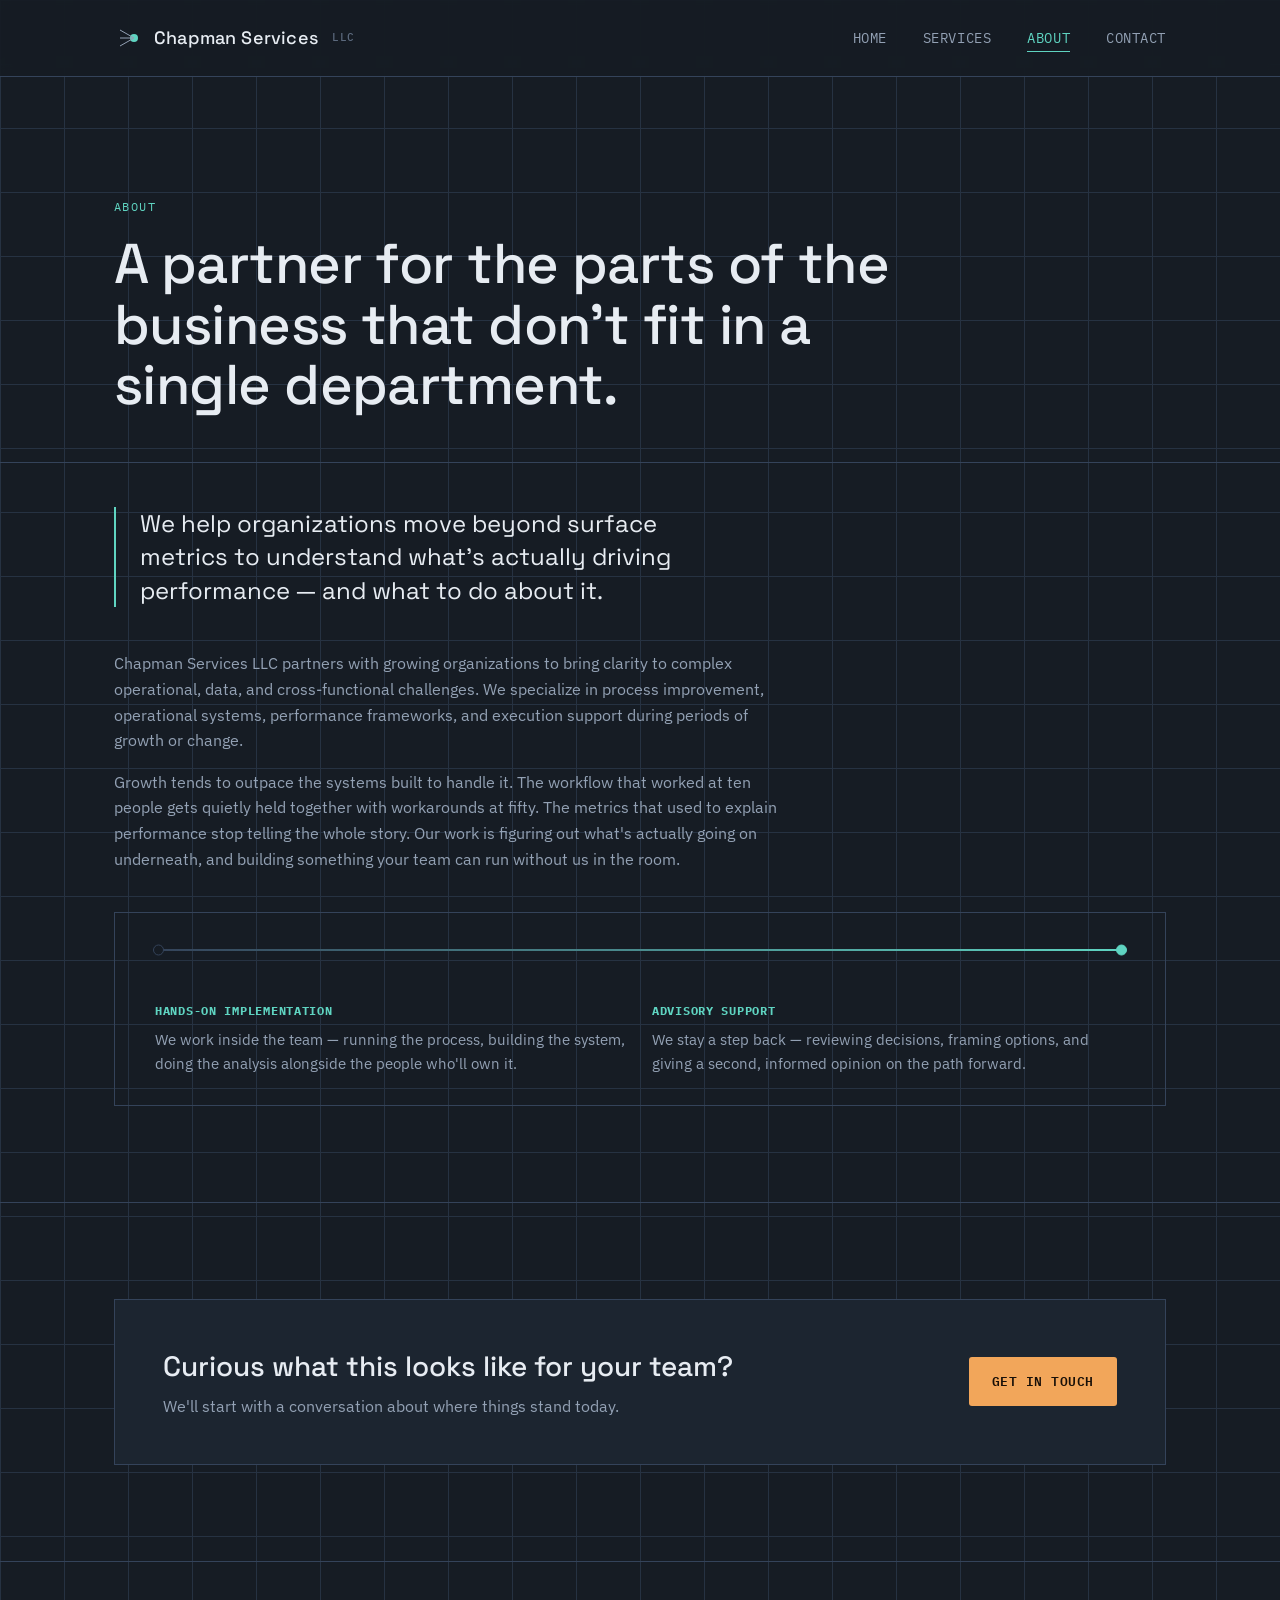
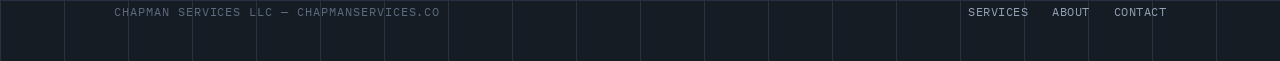
==== about.html @ a80699c3 "Initial site" ====
<!DOCTYPE html>
<html lang="en">
<head>
<meta charset="UTF-8">
<meta name="viewport" content="width=device-width, initial-scale=1.0">
<title>About — Chapman Services LLC</title>
<meta name="description" content="Chapman Services LLC partners with growing organizations to bring clarity to operational, data, and cross-functional challenges.">
<link rel="preconnect" href="https://fonts.googleapis.com">
<link rel="preconnect" href="https://fonts.gstatic.com" crossorigin>
<link href="https://fonts.googleapis.com/css2?family=Space+Grotesk:wght@400;500;600&family=IBM+Plex+Sans:wght@400;500;600&family=IBM+Plex+Mono:wght@400;500&display=swap" rel="stylesheet">
<link rel="stylesheet" href="style.css">
</head>
<body>

<header class="site-header">
  <div class="wrap">
    <a href="index.html" class="logo">
      <svg class="logo-mark" viewBox="0 0 28 28" fill="none" xmlns="http://www.w3.org/2000/svg">
        <circle cx="20" cy="14" r="4" fill="#5fd4c1"/>
        <path d="M20 14 L6 6 M20 14 L6 14 M20 14 L6 22" stroke="#93a1b4" stroke-width="1"/>
      </svg>
      Chapman Services <span class="logo-sub">LLC</span>
    </a>
    <nav class="primary-nav" aria-label="Primary">
      <ul>
        <li><a href="index.html">Home</a></li>
        <li><a href="services.html">Services</a></li>
        <li><a href="about.html" aria-current="page">About</a></li>
        <li><a href="contact.html">Contact</a></li>
      </ul>
    </nav>
    <button class="nav-toggle" aria-label="Toggle navigation" aria-expanded="false">
      <svg viewBox="0 0 20 20" width="18" height="18" fill="none"><path d="M2 5h16M2 10h16M2 15h16" stroke="#e7ecf2" stroke-width="1.4"/></svg>
    </button>
  </div>
</header>

<main>
  <section class="hero" style="padding-bottom:24px;">
    <div class="wrap">
      <p class="hero-eyebrow">About</p>
      <h1 style="max-width:24ch;">A partner for the parts of the business that don't fit in a single department.</h1>
    </div>
  </section>

  <section style="border-top:none; padding-top:0;">
    <div class="wrap">
      <div class="quote-block">
        <p>We help organizations move beyond surface metrics to understand what's actually driving performance — and what to do about it.</p>
      </div>

      <p style="max-width:68ch; color:var(--color-text-muted);">Chapman Services LLC partners with growing organizations to bring clarity to complex operational, data, and cross-functional challenges. We specialize in process improvement, operational systems, performance frameworks, and execution support during periods of growth or change.</p>
      <p style="max-width:68ch; color:var(--color-text-muted);">Growth tends to outpace the systems built to handle it. The workflow that worked at ten people gets quietly held together with workarounds at fifty. The metrics that used to explain performance stop telling the whole story. Our work is figuring out what's actually going on underneath, and building something your team can run without us in the room.</p>

      <div class="range-scale">
        <div class="range-track"></div>
        <div>
          <h4>Hands-on implementation</h4>
          <p>We work inside the team — running the process, building the system, doing the analysis alongside the people who'll own it.</p>
        </div>
        <div>
          <h4>Advisory support</h4>
          <p>We stay a step back — reviewing decisions, framing options, and giving a second, informed opinion on the path forward.</p>
        </div>
      </div>
    </div>
  </section>

  <section>
    <div class="wrap">
      <div class="cta-band">
        <div>
          <h2>Curious what this looks like for your team?</h2>
          <p>We'll start with a conversation about where things stand today.</p>
        </div>
        <a href="contact.html" class="btn btn-primary">Get in touch</a>
      </div>
    </div>
  </section>
</main>

<footer class="site-footer">
  <div class="wrap">
    <p class="coord">Chapman Services LLC — chapmanservices.co</p>
    <div class="foot-links">
      <a href="services.html">Services</a>
      <a href="about.html">About</a>
      <a href="contact.html">Contact</a>
    </div>
  </div>
</footer>

<script src="script.js"></script>
</body>
</html>
---- style.css ----
/* Chapman Services LLC — shared stylesheet
   Design concept: "operational blueprint" — a schematic, instrument-panel
   read that mirrors the subject matter (systems, data, process clarity)
   rather than a generic dark-SaaS or cream/serif template. */

:root {
  --color-bg: #161c24;
  --color-surface: #1c2530;
  --color-surface-2: #232f3d;
  --color-line: #34435a;
  --color-line-soft: #263242;
  --color-text: #e7ecf2;
  --color-text-muted: #93a1b4;
  --color-text-faint: #5c6a7e;
  --color-signal: #5fd4c1;
  --color-cta: #f2a65a;
  --color-cta-dark: #d98a3d;

  --font-display: "Space Grotesk", "Arial Narrow", sans-serif;
  --font-body: "IBM Plex Sans", Arial, sans-serif;
  --font-mono: "IBM Plex Mono", "Courier New", monospace;

  --max-width: 1180px;
  --edge: clamp(20px, 5vw, 64px);
}

* { box-sizing: border-box; }
html { scroll-behavior: smooth; }

body {
  margin: 0;
  background: var(--color-bg);
  background-image:
    linear-gradient(var(--color-line-soft) 1px, transparent 1px),
    linear-gradient(90deg, var(--color-line-soft) 1px, transparent 1px);
  background-size: 64px 64px;
  color: var(--color-text);
  font-family: var(--font-body);
  font-size: 16px;
  line-height: 1.6;
  -webkit-font-smoothing: antialiased;
}

a { color: inherit; }
img { max-width: 100%; display: block; }

.wrap {
  max-width: var(--max-width);
  margin: 0 auto;
  padding: 0 var(--edge);
}

/* ---------- coordinate label (signature detail) ---------- */
.coord {
  font-family: var(--font-mono);
  font-size: 12px;
  letter-spacing: 0.08em;
  color: var(--color-text-faint);
  text-transform: uppercase;
}

/* ---------- header / nav ---------- */
.site-header {
  border-bottom: 1px solid var(--color-line);
  background: rgba(22, 28, 36, 0.9);
  backdrop-filter: blur(6px);
  position: sticky;
  top: 0;
  z-index: 50;
}

.site-header .wrap {
  display: flex;
  align-items: center;
  justify-content: space-between;
  height: 76px;
}

.logo {
  display: flex;
  align-items: center;
  gap: 12px;
  text-decoration: none;
  font-family: var(--font-display);
  font-size: 18px;
  font-weight: 500;
  color: var(--color-text);
  letter-spacing: 0.01em;
}

.logo-mark {
  width: 28px;
  height: 28px;
  flex-shrink: 0;
}

.logo-sub {
  font-family: var(--font-mono);
  font-size: 11px;
  color: var(--color-text-faint);
  letter-spacing: 0.06em;
  margin-left: 2px;
}

nav.primary-nav ul {
  list-style: none;
  display: flex;
  gap: clamp(18px, 3vw, 36px);
  margin: 0;
  padding: 0;
}

nav.primary-nav a {
  text-decoration: none;
  font-size: 14px;
  font-family: var(--font-mono);
  letter-spacing: 0.04em;
  text-transform: uppercase;
  color: var(--color-text-muted);
  position: relative;
  padding-bottom: 4px;
  transition: color 0.15s ease;
}

nav.primary-nav a:hover,
nav.primary-nav a[aria-current="page"] {
  color: var(--color-signal);
}

nav.primary-nav a[aria-current="page"]::after {
  content: "";
  position: absolute;
  left: 0;
  right: 0;
  bottom: -1px;
  height: 1px;
  background: var(--color-signal);
}

.nav-toggle {
  display: none;
  background: none;
  border: 1px solid var(--color-line);
  color: var(--color-text);
  width: 40px;
  height: 40px;
  border-radius: 4px;
  cursor: pointer;
}

/* ---------- buttons ---------- */
.btn {
  display: inline-flex;
  align-items: center;
  gap: 10px;
  font-family: var(--font-mono);
  font-size: 13px;
  letter-spacing: 0.04em;
  text-transform: uppercase;
  text-decoration: none;
  padding: 13px 22px;
  border-radius: 3px;
  transition: transform 0.15s ease, background 0.15s ease, border-color 0.15s ease;
  cursor: pointer;
  border: 1px solid transparent;
}

.btn-primary {
  background: var(--color-cta);
  color: #191008;
  font-weight: 600;
}
.btn-primary:hover { background: var(--color-cta-dark); }

.btn-ghost {
  border-color: var(--color-line);
  color: var(--color-text);
}
.btn-ghost:hover { border-color: var(--color-signal); color: var(--color-signal); }

/* ---------- hero ---------- */
.hero {
  padding: clamp(64px, 10vw, 120px) 0 clamp(48px, 8vw, 96px);
  border-bottom: 1px solid var(--color-line);
}

.hero-grid {
  display: grid;
  grid-template-columns: 1.1fr 0.9fr;
  gap: clamp(32px, 5vw, 64px);
  align-items: center;
}

.hero-eyebrow {
  font-family: var(--font-mono);
  font-size: 12px;
  letter-spacing: 0.12em;
  text-transform: uppercase;
  color: var(--color-signal);
  margin: 0 0 18px;
}

.hero h1 {
  font-family: var(--font-display);
  font-size: clamp(34px, 4.6vw, 56px);
  line-height: 1.08;
  font-weight: 500;
  margin: 0 0 22px;
  letter-spacing: -0.01em;
}

.hero p.lede {
  font-size: clamp(16px, 1.6vw, 19px);
  color: var(--color-text-muted);
  max-width: 46ch;
  margin: 0 0 32px;
}

.hero-actions { display: flex; gap: 14px; flex-wrap: wrap; }

/* ---------- schematic diagram (signature element) ---------- */
.schematic {
  width: 100%;
  height: auto;
}
.schematic .node-label {
  font-family: var(--font-mono);
  font-size: 11px;
  fill: var(--color-text-muted);
  letter-spacing: 0.04em;
}
.schematic .node-label.hub { fill: var(--color-bg); }
.schematic .hub-fill { fill: var(--color-signal); }
.schematic .node-fill { fill: var(--color-surface-2); stroke: var(--color-line); }
.schematic .line {
  stroke: var(--color-line);
  stroke-width: 1;
  fill: none;
}
.schematic .line.active {
  stroke: var(--color-signal);
  stroke-dasharray: 4 3;
}

@media (prefers-reduced-motion: no-preference) {
  .schematic .line.active {
    stroke-dashoffset: 40;
    animation: dash 3.5s linear infinite;
  }
}
@keyframes dash {
  to { stroke-dashoffset: 0; }
}

/* ---------- section scaffolding ---------- */
section { padding: clamp(56px, 8vw, 96px) 0; }
section + section { border-top: 1px solid var(--color-line); }

.section-head {
  display: flex;
  justify-content: space-between;
  align-items: flex-end;
  gap: 24px;
  margin-bottom: 44px;
  flex-wrap: wrap;
}

.section-head h2 {
  font-family: var(--font-display);
  font-size: clamp(24px, 3vw, 34px);
  font-weight: 500;
  margin: 8px 0 0;
  letter-spacing: -0.01em;
}

.section-head .coord { margin: 0; }

.section-intro {
  max-width: 62ch;
  color: var(--color-text-muted);
  margin-top: 12px;
}

/* ---------- pillar / service cards ---------- */
.pillars {
  display: grid;
  grid-template-columns: repeat(4, 1fr);
  gap: 1px;
  background: var(--color-line);
  border: 1px solid var(--color-line);
}

.pillar {
  background: var(--color-surface);
  padding: 30px 26px;
  display: flex;
  flex-direction: column;
  gap: 14px;
}

.pillar .idx {
  font-family: var(--font-mono);
  font-size: 12px;
  color: var(--color-signal);
}

.pillar h3 {
  font-family: var(--font-display);
  font-size: 19px;
  font-weight: 500;
  margin: 0;
}

.pillar p {
  color: var(--color-text-muted);
  font-size: 14.5px;
  margin: 0;
}

.pillar a.card-link {
  margin-top: auto;
  font-family: var(--font-mono);
  font-size: 12px;
  text-transform: uppercase;
  letter-spacing: 0.04em;
  color: var(--color-text-muted);
  text-decoration: none;
}
.pillar a.card-link:hover { color: var(--color-signal); }

/* ---------- long-form service blocks ---------- */
.service-block {
  display: grid;
  grid-template-columns: 220px 1fr;
  gap: 40px;
  padding: 40px 0;
}
.service-block + .service-block { border-top: 1px solid var(--color-line-soft); }

.service-block .tag {
  font-family: var(--font-mono);
  font-size: 12px;
  color: var(--color-text-faint);
  letter-spacing: 0.04em;
}

.service-block h3 {
  font-family: var(--font-display);
  font-size: 24px;
  font-weight: 500;
  margin: 6px 0 0;
}

.service-block .body {
  max-width: 68ch;
}
.service-block .body p { color: var(--color-text-muted); }
.service-block .body p:first-child { color: var(--color-text); }

.service-block ul.detail-list {
  list-style: none;
  margin: 18px 0 0;
  padding: 0;
  display: grid;
  gap: 8px;
}
.service-block ul.detail-list li {
  font-size: 14.5px;
  color: var(--color-text-muted);
  padding-left: 18px;
  position: relative;
}
.service-block ul.detail-list li::before {
  content: "";
  position: absolute;
  left: 0;
  top: 9px;
  width: 6px;
  height: 1px;
  background: var(--color-signal);
}

/* ---------- about / engagement range ---------- */
.range-scale {
  border: 1px solid var(--color-line);
  padding: 30px clamp(20px, 4vw, 40px);
  margin-top: 40px;
  display: grid;
  grid-template-columns: 1fr 1fr;
  gap: 24px;
}
.range-scale .range-track {
  grid-column: 1 / -1;
  height: 2px;
  background: linear-gradient(90deg, var(--color-line) 0%, var(--color-signal) 100%);
  position: relative;
  margin: 6px 0 26px;
}
.range-scale .range-track::before,
.range-scale .range-track::after {
  content: "";
  position: absolute;
  top: 50%;
  width: 9px;
  height: 9px;
  border-radius: 50%;
  transform: translateY(-50%);
  background: var(--color-bg);
  border: 1px solid var(--color-line);
}
.range-scale .range-track::before { left: -2px; }
.range-scale .range-track::after { right: -2px; background: var(--color-signal); border-color: var(--color-signal); }

.range-scale h4 {
  font-family: var(--font-mono);
  font-size: 12px;
  text-transform: uppercase;
  letter-spacing: 0.06em;
  color: var(--color-signal);
  margin: 0 0 8px;
}
.range-scale p { margin: 0; color: var(--color-text-muted); font-size: 14.5px; }

.quote-block {
  border-left: 2px solid var(--color-signal);
  padding-left: 24px;
  margin: 44px 0;
  max-width: 62ch;
}
.quote-block p {
  font-family: var(--font-display);
  font-size: clamp(19px, 2.2vw, 24px);
  font-weight: 400;
  line-height: 1.4;
  color: var(--color-text);
  margin: 0;
}

/* ---------- contact ---------- */
.contact-grid {
  display: grid;
  grid-template-columns: 1fr 1fr;
  gap: clamp(32px, 5vw, 64px);
}

.contact-details dl {
  display: grid;
  grid-template-columns: auto 1fr;
  gap: 10px 18px;
  margin: 28px 0 0;
}
.contact-details dt {
  font-family: var(--font-mono);
  font-size: 12px;
  text-transform: uppercase;
  color: var(--color-text-faint);
  letter-spacing: 0.05em;
}
.contact-details dd {
  margin: 0;
  color: var(--color-text);
}
.contact-details a { color: var(--color-signal); text-decoration: none; }
.contact-details a:hover { text-decoration: underline; }

form.contact-form {
  display: grid;
  gap: 18px;
}
.field { display: grid; gap: 8px; }
.field label {
  font-family: var(--font-mono);
  font-size: 12px;
  text-transform: uppercase;
  letter-spacing: 0.05em;
  color: var(--color-text-muted);
}
.field input,
.field textarea {
  background: var(--color-surface);
  border: 1px solid var(--color-line);
  border-radius: 3px;
  padding: 12px 14px;
  color: var(--color-text);
  font-family: var(--font-body);
  font-size: 15px;
  resize: vertical;
}
.field input:focus,
.field textarea:focus {
  outline: 2px solid var(--color-signal);
  outline-offset: 1px;
  border-color: var(--color-signal);
}
.form-note {
  font-size: 13px;
  color: var(--color-text-faint);
  margin-top: -4px;
}

/* ---------- footer ---------- */
footer.site-footer {
  border-top: 1px solid var(--color-line);
  padding: 40px 0;
}
footer .wrap {
  display: flex;
  justify-content: space-between;
  align-items: center;
  flex-wrap: wrap;
  gap: 16px;
}
footer .coord { margin: 0; }
footer .foot-links { display: flex; gap: 24px; }
footer .foot-links a {
  text-decoration: none;
  font-family: var(--font-mono);
  font-size: 12px;
  color: var(--color-text-muted);
  text-transform: uppercase;
  letter-spacing: 0.04em;
}
footer .foot-links a:hover { color: var(--color-signal); }

/* ---------- CTA band ---------- */
.cta-band {
  text-align: left;
  display: flex;
  justify-content: space-between;
  align-items: center;
  flex-wrap: wrap;
  gap: 24px;
  padding: 44px clamp(24px, 4vw, 48px);
  border: 1px solid var(--color-line);
  background: var(--color-surface);
}
.cta-band h2 {
  font-family: var(--font-display);
  font-size: clamp(22px, 2.6vw, 28px);
  font-weight: 500;
  margin: 0 0 6px;
}
.cta-band p { margin: 0; color: var(--color-text-muted); }

/* ---------- responsive ---------- */
@media (max-width: 860px) {
  .hero-grid { grid-template-columns: 1fr; }
  .pillars { grid-template-columns: 1fr 1fr; }
  .service-block { grid-template-columns: 1fr; gap: 10px; }
  .contact-grid { grid-template-columns: 1fr; }
  .range-scale { grid-template-columns: 1fr; }
  nav.primary-nav { display: none; }
  .nav-toggle { display: block; }
  body.nav-open nav.primary-nav {
    display: block;
    position: fixed;
    top: 76px;
    left: 0;
    right: 0;
    background: var(--color-bg);
    border-bottom: 1px solid var(--color-line);
    padding: 20px var(--edge) 30px;
    z-index: 49;
  }
  body.nav-open nav.primary-nav ul { flex-direction: column; gap: 18px; }
}

@media (max-width: 560px) {
  .pillars { grid-template-columns: 1fr; }
}
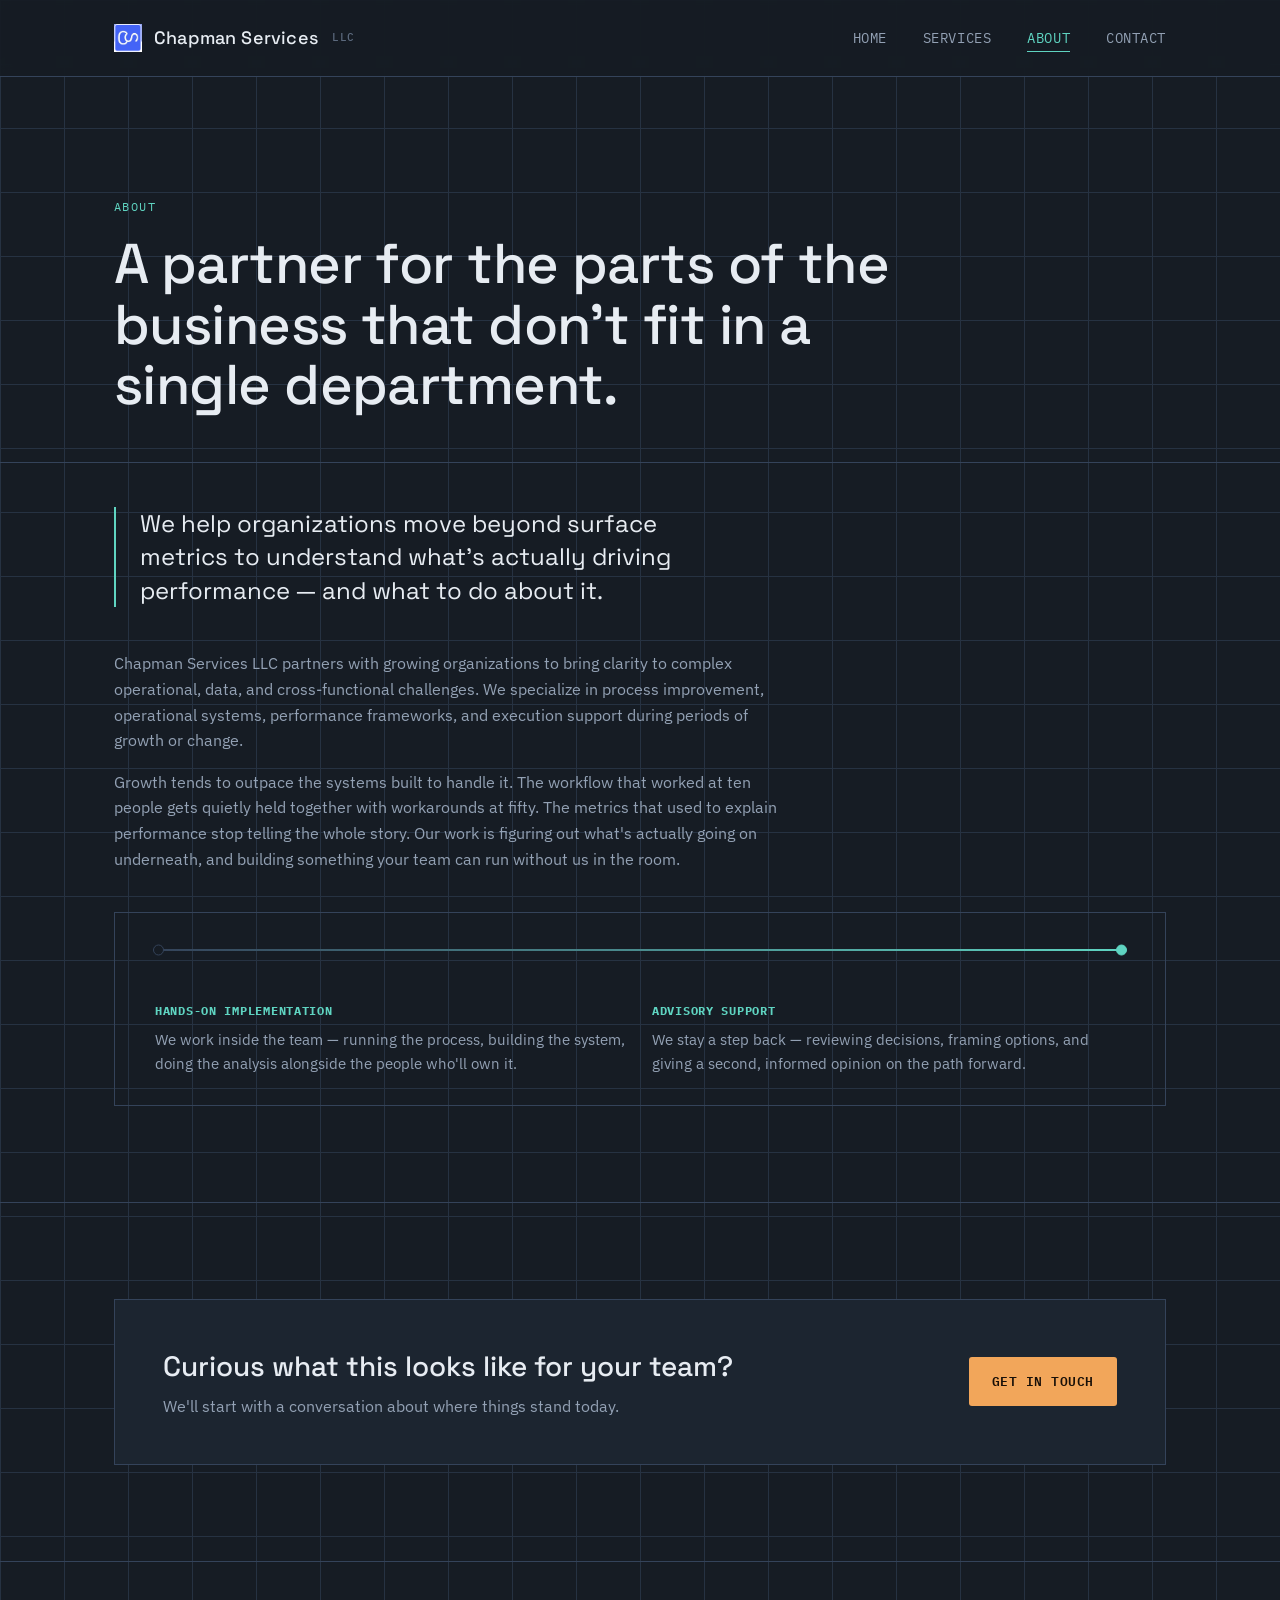
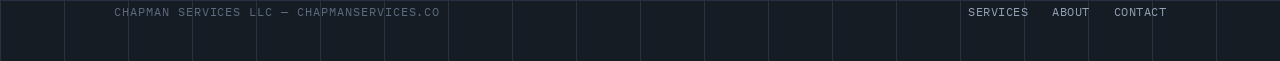
==== commit 5a3b8751: "Fix logo path and finalize contact/logo updates" ====
--- a/about.html
+++ b/about.html
@@ -15,10 +15,7 @@
 <header class="site-header">
   <div class="wrap">
     <a href="index.html" class="logo">
-      <svg class="logo-mark" viewBox="0 0 28 28" fill="none" xmlns="http://www.w3.org/2000/svg">
-        <circle cx="20" cy="14" r="4" fill="#5fd4c1"/>
-        <path d="M20 14 L6 6 M20 14 L6 14 M20 14 L6 22" stroke="#93a1b4" stroke-width="1"/>
-      </svg>
+      <img class="logo-mark" src="images/logo.png" alt="Chapman Services logo">
       Chapman Services <span class="logo-sub">LLC</span>
     </a>
     <nav class="primary-nav" aria-label="Primary">
--- a/style.css
+++ b/style.css
@@ -92,6 +92,7 @@
   width: 28px;
   height: 28px;
   flex-shrink: 0;
+  object-fit: contain;
 }
 
 .logo-sub {
